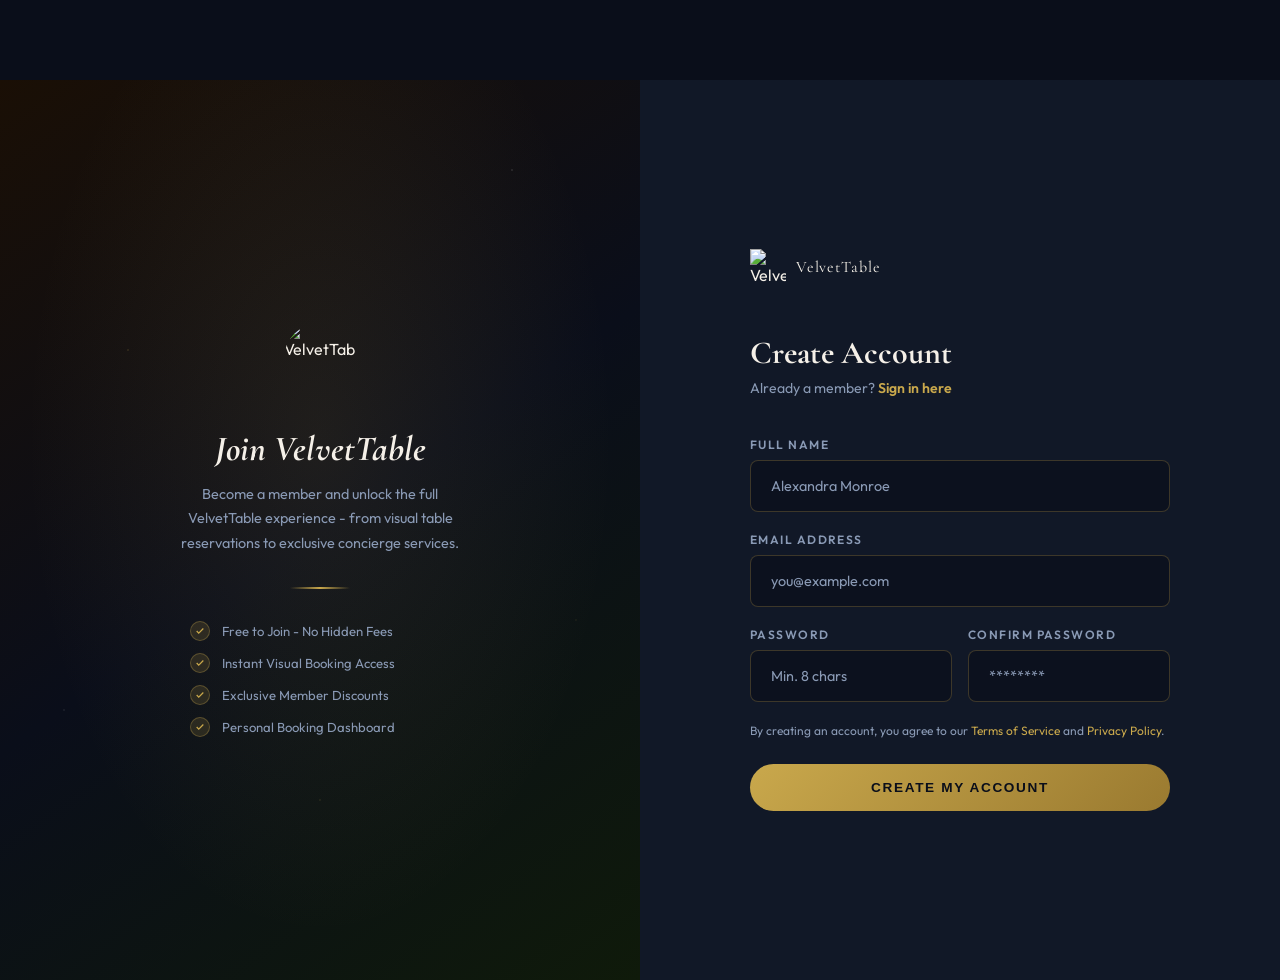
==== signup.html @ 6e688fa2 "Add files via upload" ====
﻿<!DOCTYPE html>
<html lang="en">
<head>
    <meta charset="UTF-8">
    <meta name="viewport" content="width=device-width, initial-scale=1.0">
    <title>Create Account | VelvetTable</title>
    <link rel="stylesheet" href="frontend/css/style.css?v=12.0">
</head>
<body style="background:var(--navy); min-height:100vh;">

<div class="auth-panel">
    <!-- Left: Visual Panel -->
    <div class="auth-panel-img" style="background:linear-gradient(145deg, #1a0f05 0%, #0a0e1a 50%, #0f1a0a 100%); display:flex; align-items:center; position:relative; overflow:hidden;">
        <div class="stars-bg"></div>
        <div style="position:absolute; inset:0; background:radial-gradient(ellipse at 50% 40%, rgba(201,168,76,0.1) 0%, transparent 65%); z-index:1;"></div>
        <div style="position:relative; z-index:2; padding:3rem; text-align:center; width:100%;">
            <img src="frontend/assets/logo.png" alt="VelvetTable" style="width:72px; height:72px; object-fit:contain; border-radius:50%; margin:0 auto 2rem; display:block;" >
            <h2 style="font-family:var(--font-serif); font-size:2.2rem; color:var(--ivory); margin-bottom:0.75rem; font-style:italic;">Join VelvetTable</h2>
            <p style="color:var(--text-muted); font-size:0.9rem; line-height:1.7; max-width:280px; margin:0 auto 2rem;">Become a member and unlock the full VelvetTable experience - from visual table reservations to exclusive concierge services.</p>
            <div class="gold-divider" style="margin:2rem auto;"></div>
            <div style="display:flex; flex-direction:column; gap:0.75rem; text-align:left; max-width:260px; margin:0 auto;">
                                <div style="display:flex; align-items:center; gap:0.75rem; color:var(--text-muted); font-size:0.82rem;">
                    <div style="width:20px; height:20px; border-radius:50%; background:rgba(201,168,76,0.15); border:1px solid rgba(201,168,76,0.3); display:flex; align-items:center; justify-content:center; flex-shrink:0;">
                        <svg width="10" height="10" viewBox="0 0 24 24" fill="none" stroke="var(--gold)" stroke-width="3"><polyline points="20 6 9 17 4 12"/></svg>
                    </div>
                    Free to Join - No Hidden Fees                </div>
                                <div style="display:flex; align-items:center; gap:0.75rem; color:var(--text-muted); font-size:0.82rem;">
                    <div style="width:20px; height:20px; border-radius:50%; background:rgba(201,168,76,0.15); border:1px solid rgba(201,168,76,0.3); display:flex; align-items:center; justify-content:center; flex-shrink:0;">
                        <svg width="10" height="10" viewBox="0 0 24 24" fill="none" stroke="var(--gold)" stroke-width="3"><polyline points="20 6 9 17 4 12"/></svg>
                    </div>
                    Instant Visual Booking Access                </div>
                                <div style="display:flex; align-items:center; gap:0.75rem; color:var(--text-muted); font-size:0.82rem;">
                    <div style="width:20px; height:20px; border-radius:50%; background:rgba(201,168,76,0.15); border:1px solid rgba(201,168,76,0.3); display:flex; align-items:center; justify-content:center; flex-shrink:0;">
                        <svg width="10" height="10" viewBox="0 0 24 24" fill="none" stroke="var(--gold)" stroke-width="3"><polyline points="20 6 9 17 4 12"/></svg>
                    </div>
                    Exclusive Member Discounts                </div>
                                <div style="display:flex; align-items:center; gap:0.75rem; color:var(--text-muted); font-size:0.82rem;">
                    <div style="width:20px; height:20px; border-radius:50%; background:rgba(201,168,76,0.15); border:1px solid rgba(201,168,76,0.3); display:flex; align-items:center; justify-content:center; flex-shrink:0;">
                        <svg width="10" height="10" viewBox="0 0 24 24" fill="none" stroke="var(--gold)" stroke-width="3"><polyline points="20 6 9 17 4 12"/></svg>
                    </div>
                    Personal Booking Dashboard                </div>
                            </div>
        </div>
    </div>

    <!-- Right: Form Panel -->
    <div class="auth-form-side">
        <div style="width:100%; max-width:420px;">
            <a href="index.html" style="display:flex; align-items:center; gap:0.6rem; margin-bottom:3rem; text-decoration:none;">
                <img src="frontend/assets/logo.png" alt="VelvetTable" style="width:36px; height:36px; object-fit:contain;" >
                <span style="font-family:var(--font-serif); font-size:1rem; color:var(--ivory); letter-spacing:0.06em;">VelvetTable</span>
            </a>

            
            <div style="margin-bottom:2.5rem;">
                <h1 style="font-family:var(--font-serif); font-size:2rem; color:var(--ivory); margin-bottom:0.4rem;">Create Account</h1>
                <p style="color:var(--text-muted); font-size:0.88rem;">Already a member? <a href="login.html" style="color:var(--gold); font-weight:600; transition:opacity 0.3s;" onmouseover="this.style.opacity=0.8" onmouseout="this.style.opacity=1">Sign in here</a></p>
            </div>

            
            <form method="POST" action="signup.html" style="display:flex; flex-direction:column; gap:1.25rem;">
                <input type="hidden" name="csrf_token" value="41872f63dafc2b654ee01b7b9b2ca9cc0c356cd20bf3a8555dc3d0139babe2d2">

                <div>
                    <label class="label-luxury">Full Name</label>
                    <input type="text" name="full_name" required class="input-luxury" placeholder="Alexandra Monroe">
                </div>
                <div>
                    <label class="label-luxury">Email Address</label>
                    <input type="email" name="email" required class="input-luxury" placeholder="you@example.com">
                </div>
                <div style="display:grid; grid-template-columns:1fr 1fr; gap:1rem;">
                    <div>
                        <label class="label-luxury">Password</label>
                        <input type="password" name="password" required class="input-luxury" placeholder="Min. 8 chars">
                    </div>
                    <div>
                        <label class="label-luxury">Confirm Password</label>
                        <input type="password" name="confirm_password" required class="input-luxury" placeholder="********">
                    </div>
                </div>

                <p style="font-size:0.75rem; color:var(--text-muted); line-height:1.5;">By creating an account, you agree to our <a href="#" style="color:var(--gold);">Terms of Service</a> and <a href="#" style="color:var(--gold);">Privacy Policy</a>.</p>

                <button type="submit" class="btn-gold" style="width:100%; justify-content:center; padding:1rem; font-size:0.85rem; margin-top:0.25rem;">
                    Create My Account
                </button>
            </form>
                    </div>
    </div>
</div>

</body>
</html>
---- frontend/css/style.css ----
/*
 * VelvetTable — Premium Luxury Design System v10.0
 * Theme: Deep Navy + Warm Gold
 * Fonts: Cormorant Garamond (serif) + Outfit (sans)
 */

/* ── Google Fonts ────────────────────────────────────────── */
@import url('https://fonts.googleapis.com/css2?family=Cormorant+Garamond:ital,wght@0,300;0,400;0,600;0,700;1,300;1,400&family=Outfit:wght@300;400;500;600;700;800&display=swap');

/* ── Design Tokens ───────────────────────────────────────── */
:root {
    --gold:        #c9a84c;
    --gold-light:  #e4c97a;
    --gold-dark:   #9a7a30;
    --navy:        #0a0e1a;
    --navy-mid:    #111827;
    --navy-light:  #1a2235;
    --navy-card:   #141c2e;
    --ivory:       #f5f0e8;
    --ivory-dark:  #e8e0d0;
    --cream:       #faf7f2;
    --text-muted:  #8a9ab5;
    --white:       #ffffff;
    --danger:      #c0392b;
    --success:     #10b981;

    --font-serif:  'Cormorant Garamond', Georgia, serif;
    --font-sans:   'Outfit', -apple-system, BlinkMacSystemFont, 'Segoe UI', sans-serif;

    --radius-sm:   8px;
    --radius-md:   16px;
    --radius-lg:   24px;
    --radius-xl:   36px;
    --radius-full: 9999px;

    --shadow-gold:  0 8px 32px rgba(201, 168, 76, 0.18);
    --shadow-card:  0 20px 60px rgba(0, 0, 0, 0.5);
    --shadow-nav:   0 4px 30px rgba(0, 0, 0, 0.4);

    --transition:   all 0.35s cubic-bezier(0.16, 1, 0.3, 1);
}

/* ── Reset & Base ────────────────────────────────────────── */
*, *::before, *::after { box-sizing: border-box; margin: 0; padding: 0; }

html {
    scroll-behavior: smooth;
    font-size: 16px;
    overflow-x: hidden;
}

body {
    font-family: var(--font-sans);
    background-color: var(--navy);
    color: var(--ivory);
    overflow-x: hidden;
    padding-top: 80px;
    -webkit-font-smoothing: antialiased;
    -moz-osx-font-smoothing: grayscale;
}

img { max-width: 100%; display: block; }
a { text-decoration: none; color: inherit; }

/* ── Typography ──────────────────────────────────────────── */
.display-xl {
    font-family: var(--font-serif);
    font-size: clamp(3rem, 7vw, 6rem);
    font-weight: 300;
    line-height: 1.1;
    color: var(--ivory);
    letter-spacing: -0.02em;
}

.display-lg {
    font-family: var(--font-serif);
    font-size: clamp(2.2rem, 5vw, 4rem);
    font-weight: 400;
    line-height: 1.2;
    color: var(--ivory);
}

.section-label {
    font-size: 0.72rem;
    font-weight: 600;
    letter-spacing: 0.22em;
    text-transform: uppercase;
    color: var(--gold);
    display: block;
    margin-bottom: 1rem;
}

/* ── Scrollbar ───────────────────────────────────────────── */
::-webkit-scrollbar { width: 5px; }
::-webkit-scrollbar-track { background: var(--navy); }
::-webkit-scrollbar-thumb { background: var(--gold-dark); border-radius: 3px; }
::-webkit-scrollbar-thumb:hover { background: var(--gold); }
::selection { background: var(--gold); color: var(--navy); }

/* =========================================================================
   NAVIGATION — STICKY GLASSMORPHISM + CSS HAMBURGER
   ========================================================================= */
.nav-luxury {
    position: fixed;
    top: 0;
    left: 0;
    width: 100%;
    z-index: 9999;
    height: 80px;
    display: flex;
    align-items: center;
    background: rgba(10, 14, 26, 0.92);
    backdrop-filter: blur(20px);
    -webkit-backdrop-filter: blur(20px);
    border-bottom: 1px solid rgba(201, 168, 76, 0.15);
    box-shadow: var(--shadow-nav);
    transition: var(--transition);
}

.nav-inner {
    max-width: 1280px;
    margin: 0 auto;
    padding: 0 2rem;
    width: 100%;
    display: flex;
    align-items: center;
    justify-content: space-between;
    gap: 1rem;
}

.nav-logo {
    display: flex;
    align-items: center;
    gap: 0.75rem;
    text-decoration: none;
    flex-shrink: 0;
}

.nav-logo-name {
    font-family: var(--font-serif);
    font-size: 1.35rem;
    font-weight: 600;
    color: var(--ivory);
    letter-spacing: 0.06em;
}

.nav-logo-name span { color: var(--gold); }

/* Desktop Links */
.nav-links {
    display: flex;
    align-items: center;
    gap: 2rem;
    list-style: none;
    margin: 0;
    padding: 0;
}

.nav-links a {
    position: relative;
    font-size: 0.82rem;
    font-weight: 500;
    letter-spacing: 0.1em;
    text-transform: uppercase;
    color: var(--text-muted);
    text-decoration: none;
    padding-bottom: 4px;
    transition: color 0.3s;
}

.nav-links a:hover, .nav-links a.active { color: var(--gold); }

.nav-links a::after {
    content: '';
    position: absolute;
    width: 0; height: 2px;
    bottom: 0; left: 50%;
    background-color: var(--gold);
    transition: width 0.3s ease;
    transform: translateX(-50%);
}
.nav-links a:hover::after, .nav-links a.active::after { width: 100%; }

/* Desktop Actions */
.nav-actions {
    display: flex;
    align-items: center;
    gap: 0.75rem;
    flex-shrink: 0;
}

/* Hidden Checkbox — zero footprint */
.nav-toggle-chk {
    position: absolute;
    left: -9999px;
    width: 0; height: 0;
    visibility: hidden;
    pointer-events: none;
    opacity: 0;
}

/* Hamburger — hidden on desktop */
.hamburger-btn {
    display: none;
    flex-direction: column;
    justify-content: space-between;
    width: 28px; height: 20px;
    cursor: pointer;
    z-index: 10001;
    flex-shrink: 0;
}

.hamburger-btn span {
    display: block;
    width: 100%; height: 2px;
    background: var(--ivory);
    border-radius: 2px;
    transition: transform 0.35s ease, opacity 0.3s ease, background 0.3s ease;
}

/* Hide mobile-auth items on desktop — only show inside hamburger dropdown */
.mobile-auth { display: none; }

/* =========================================================================
   BUTTONS
   ========================================================================= */
.btn-gold {
    display: inline-flex;
    align-items: center;
    gap: 0.5rem;
    background: linear-gradient(135deg, var(--gold), var(--gold-dark));
    color: var(--navy);
    font-weight: 700;
    font-size: 0.78rem;
    letter-spacing: 0.12em;
    text-transform: uppercase;
    padding: 0.7rem 1.5rem;
    border-radius: var(--radius-full);
    border: none;
    cursor: pointer;
    transition: var(--transition);
    text-decoration: none;
}
.btn-gold:hover {
    background: linear-gradient(135deg, var(--gold-light), var(--gold));
    transform: translateY(-2px);
    box-shadow: var(--shadow-gold);
}

.btn-outline-gold {
    display: inline-flex;
    align-items: center;
    gap: 0.5rem;
    background: transparent;
    color: var(--gold);
    border: 1px solid var(--gold);
    font-weight: 600;
    font-size: 0.78rem;
    letter-spacing: 0.1em;
    text-transform: uppercase;
    padding: 0.65rem 1.4rem;
    border-radius: var(--radius-full);
    cursor: pointer;
    transition: var(--transition);
    text-decoration: none;
}
.btn-outline-gold:hover {
    background: rgba(201, 168, 76, 0.1);
    transform: translateY(-2px);
}

.btn-ghost {
    display: inline-flex;
    align-items: center;
    gap: 0.5rem;
    background: transparent;
    color: var(--text-muted);
    font-size: 0.78rem;
    letter-spacing: 0.08em;
    text-transform: uppercase;
    padding: 0.65rem 1.2rem;
    border-radius: var(--radius-full);
    border: 1px solid rgba(255,255,255,0.08);
    cursor: pointer;
    transition: var(--transition);
    text-decoration: none;
}
.btn-ghost:hover { color: var(--ivory); border-color: rgba(255,255,255,0.2); }

/* =========================================================================
   LAYOUT
   ========================================================================= */
.container {
    max-width: 1280px;
    margin: 0 auto;
    padding: 0 2rem;
}

.container-sm {
    max-width: 900px;
    margin: 0 auto;
    padding: 0 2rem;
}

.section-pad { padding: 6rem 2rem; }

.grid-cols-2 { display: grid; grid-template-columns: 1fr 1fr; gap: 2rem; }
.grid-cols-3 { display: grid; grid-template-columns: repeat(3, 1fr); gap: 2rem; }
.grid-cols-4 { display: grid; grid-template-columns: repeat(4, 1fr); gap: 1.5rem; }

/* =========================================================================
   CARDS
   ========================================================================= */
.luxury-card {
    background: var(--navy-card);
    border: 1px solid rgba(201, 168, 76, 0.1);
    border-radius: var(--radius-md);
    transition: var(--transition);
}
.luxury-card:hover {
    transform: translateY(-6px);
    border-color: rgba(201, 168, 76, 0.3);
    box-shadow: var(--shadow-card);
}

.glass-gold {
    background: rgba(201, 168, 76, 0.04);
    border: 1px solid rgba(201, 168, 76, 0.15);
    backdrop-filter: blur(10px);
    -webkit-backdrop-filter: blur(10px);
}

/* =========================================================================
   DECORATIVE
   ========================================================================= */
.gold-divider {
    width: 60px; height: 2px;
    background: linear-gradient(90deg, transparent, var(--gold), transparent);
    margin: 0 auto;
}

.stars-bg {
    position: absolute;
    inset: 0;
    background-image:
        radial-gradient(1px 1px at 20% 30%, rgba(201,168,76,0.4) 0%, transparent 100%),
        radial-gradient(1px 1px at 80% 10%, rgba(255,255,255,0.3) 0%, transparent 100%),
        radial-gradient(1px 1px at 50% 80%, rgba(201,168,76,0.3) 0%, transparent 100%),
        radial-gradient(1px 1px at 10% 70%, rgba(255,255,255,0.2) 0%, transparent 100%),
        radial-gradient(1px 1px at 90% 60%, rgba(201,168,76,0.2) 0%, transparent 100%);
    pointer-events: none;
}

/* =========================================================================
   STATS
   ========================================================================= */
.stat-item {
    padding: 2rem;
    text-align: center;
    border-right: 1px solid rgba(201,168,76,0.08);
}
.stat-item:last-child { border-right: none; }
.stat-number {
    font-family: var(--font-serif);
    font-size: 2.8rem;
    font-weight: 300;
    color: var(--gold);
    display: block;
}
.stat-label {
    font-size: 0.72rem;
    letter-spacing: 0.14em;
    text-transform: uppercase;
    color: var(--text-muted);
    margin-top: 0.3rem;
}

/* =========================================================================
   PRICE TAG
   ========================================================================= */
.price-tag {
    font-family: var(--font-serif);
    font-size: 1.6rem;
    font-weight: 400;
    color: var(--gold);
}

/* =========================================================================
   FORM ELEMENTS
   ========================================================================= */
.input-luxury {
    width: 100%;
    background: rgba(10, 14, 26, 0.6);
    border: 1px solid rgba(201, 168, 76, 0.25);
    color: var(--ivory);
    padding: 1rem 1.25rem;
    border-radius: var(--radius-sm);
    font-family: var(--font-sans);
    font-size: 0.9rem;
    outline: none;
    transition: var(--transition);
}
.input-luxury:focus { border-color: var(--gold); box-shadow: 0 0 0 3px rgba(201,168,76,0.12); }
.input-luxury::placeholder { color: var(--text-muted); }

.label-luxury {
    display: block;
    font-size: 0.75rem;
    font-weight: 600;
    letter-spacing: 0.12em;
    text-transform: uppercase;
    color: var(--text-muted);
    margin-bottom: 0.5rem;
}

/* =========================================================================
   AUTH PANEL (Login / Signup)
   ========================================================================= */
.auth-panel {
    display: grid;
    grid-template-columns: 1fr 1fr;
    min-height: 100vh;
}

.auth-panel-img {
    background: linear-gradient(135deg, #0a0e1a 0%, #1a1208 50%, #0a1020 100%);
    position: relative;
    overflow: hidden;
    display: flex;
    align-items: flex-end;
}

.auth-form-side {
    display: flex;
    align-items: center;
    justify-content: center;
    padding: 4rem 3rem;
    background: var(--navy-mid);
    overflow-y: auto;
}

@media (max-width: 768px) {
    .auth-panel { grid-template-columns: 1fr; }
    .auth-panel-img { display: none; }
    .auth-form-side { padding: 3rem 1.5rem; }
}

/* =========================================================================
   FOOTER
   ========================================================================= */
.footer-luxury {
    background: var(--navy-card);
    border-top: 1px solid rgba(201, 168, 76, 0.12);
    padding: 4rem 0 2rem;
}

.footer-logo-name {
    font-family: var(--font-serif);
    font-size: 1.3rem;
    font-weight: 600;
    color: var(--ivory);
    letter-spacing: 0.06em;
}

.footer-tagline {
    color: var(--text-muted);
    font-size: 0.85rem;
    line-height: 1.7;
    max-width: 260px;
}

.footer-col-title {
    font-size: 0.7rem;
    font-weight: 700;
    letter-spacing: 0.18em;
    text-transform: uppercase;
    color: var(--gold);
    margin-bottom: 1.25rem;
}

.footer-link {
    display: block;
    color: var(--text-muted);
    font-size: 0.85rem;
    margin-bottom: 0.7rem;
    transition: color 0.3s;
    text-decoration: none;
}
.footer-link:hover { color: var(--ivory); }

.footer-bottom {
    border-top: 1px solid rgba(255,255,255,0.05);
    margin-top: 3rem;
    padding-top: 2rem;
    text-align: center;
    font-size: 0.78rem;
    color: var(--text-muted);
    letter-spacing: 0.06em;
}

/* =========================================================================
   HERO
   ========================================================================= */
.hero-content { position: relative; z-index: 2; }

/* =========================================================================
   ANIMATIONS
   ========================================================================= */
.anim-fade-up {
    opacity: 0;
    transform: translateY(30px);
    animation: fadeUp 0.8s cubic-bezier(0.16, 1, 0.3, 1) forwards;
}
.anim-delay-1 { animation-delay: 0.15s; }
.anim-delay-2 { animation-delay: 0.3s; }
.anim-delay-3 { animation-delay: 0.45s; }

@keyframes fadeUp {
    to { opacity: 1; transform: translateY(0); }
}

/* =========================================================================
   3D BOOKING / TABLE GRID
   ========================================================================= */
#webgl-container { cursor: grab; }
#webgl-container:active { cursor: grabbing; }

.t-grid {
    display: grid;
    grid-template-columns: repeat(4, 1fr);
    gap: 1rem;
}

/* =========================================================================
   ROOM FILTERS
   ========================================================================= */
.filter-btn {
    background: rgba(201,168,76,0.05);
    border: 1px solid rgba(201,168,76,0.2);
    color: var(--text-muted);
    padding: 0.5rem 1.25rem;
    border-radius: var(--radius-full);
    font-size: 0.8rem;
    font-weight: 500;
    cursor: pointer;
    transition: var(--transition);
    letter-spacing: 0.06em;
}
.filter-btn:hover, .filter-btn.active {
    background: rgba(201,168,76,0.15);
    border-color: var(--gold);
    color: var(--gold);
}

/* =========================================================================
   MODAL
   ========================================================================= */
.modal-overlay {
    position: fixed;
    inset: 0;
    background: rgba(0,0,0,0.75);
    z-index: 10000;
    display: none;
    align-items: center;
    justify-content: center;
    backdrop-filter: blur(4px);
}
.modal-overlay.active { display: flex; }

.modal-box {
    background: var(--navy-card);
    border: 1px solid rgba(201,168,76,0.2);
    border-radius: var(--radius-lg);
    padding: 2.5rem;
    max-width: 480px;
    width: 90%;
}

/* =========================================================================
   MOBILE NAV — 992px hamburger breakpoint
   ========================================================================= */
@media (max-width: 992px) {
    .hamburger-btn { display: flex; }
    .nav-actions { display: none; }
    .mobile-auth { display: block; }

    .nav-links {
        position: absolute;
        top: 80px;
        left: 0;
        width: 100%;
        flex-direction: column;
        align-items: stretch;
        gap: 0;
        background: rgba(10, 14, 26, 0.98);
        backdrop-filter: blur(20px);
        -webkit-backdrop-filter: blur(20px);
        border-bottom: 1px solid rgba(201, 168, 76, 0.2);
        max-height: 0;
        overflow: hidden;
        transition: max-height 0.45s cubic-bezier(0.4, 0, 0.2, 1);
        padding: 0;
        list-style: none;
        z-index: 9998;
    }

    .nav-links li {
        width: 100%;
        text-align: center;
        border-bottom: 1px solid rgba(255,255,255,0.04);
        opacity: 0;
        transform: translateY(-6px);
        transition: opacity 0.3s ease, transform 0.3s ease;
    }

    .nav-links li a {
        display: block;
        padding: 1rem 2rem;
        font-size: 0.85rem;
        text-transform: uppercase;
        letter-spacing: 0.1em;
        color: var(--text-muted);
    }

    /* Mobile Sign In / Join Us injected as last li items */
    .nav-links li.mobile-auth a.btn-ghost-mobile {
        color: var(--text-muted);
    }
    .nav-links li.mobile-auth a.btn-gold-mobile {
        color: var(--gold);
        font-weight: 700;
    }

    .nav-toggle-chk:checked ~ .nav-links {
        max-height: 620px;
    }

    .nav-toggle-chk:checked ~ .nav-links li {
        opacity: 1;
        transform: translateY(0);
    }

    /* Hamburger → X animation */
    .nav-toggle-chk:checked ~ .hamburger-btn span:nth-child(1) {
        transform: translateY(9px) rotate(45deg);
        background: var(--gold);
    }
    .nav-toggle-chk:checked ~ .hamburger-btn span:nth-child(2) {
        opacity: 0;
    }
    .nav-toggle-chk:checked ~ .hamburger-btn span:nth-child(3) {
        transform: translateY(-9px) rotate(-45deg);
        background: var(--gold);
    }
}

/* =========================================================================
   RESPONSIVE GRID BREAKPOINTS
   ========================================================================= */
@media (max-width: 1024px) {
    .grid-cols-4 { grid-template-columns: repeat(2, 1fr); }
}

@media (max-width: 768px) {
    .grid-cols-3 { grid-template-columns: 1fr 1fr; }
    .grid-cols-2 { grid-template-columns: 1fr; }
    .t-grid { grid-template-columns: repeat(2, 1fr) !important; }

    /* Footer grid */
    [style*="grid-template-columns:2fr 1fr 1fr 1fr"] {
        grid-template-columns: 1fr 1fr !important;
        gap: 2rem !important;
    }

    .section-pad { padding: 4rem 1.25rem; }
    .container, .container-sm { padding: 0 1.25rem; }
    .display-xl { font-size: clamp(2.2rem, 8vw, 3.5rem); }
    .display-lg { font-size: clamp(1.6rem, 6vw, 2.5rem); }

    /* Stats bar 2-col on tablet */
    [style*="grid-template-columns:repeat(4, 1fr)"] {
        grid-template-columns: repeat(2, 1fr) !important;
    }
}

@media (max-width: 480px) {
    .grid-cols-3 { grid-template-columns: 1fr; }
    .grid-cols-4 { grid-template-columns: 1fr; }
    .t-grid { grid-template-columns: 1fr !important; }
    .nav-inner { padding: 0 1.25rem; }

    /* Footer single col */
    [style*="grid-template-columns:2fr 1fr 1fr 1fr"] {
        grid-template-columns: 1fr !important;
    }

    /* Stats single col */
    [style*="grid-template-columns:repeat(4, 1fr)"] {
        grid-template-columns: repeat(2, 1fr) !important;
    }
}
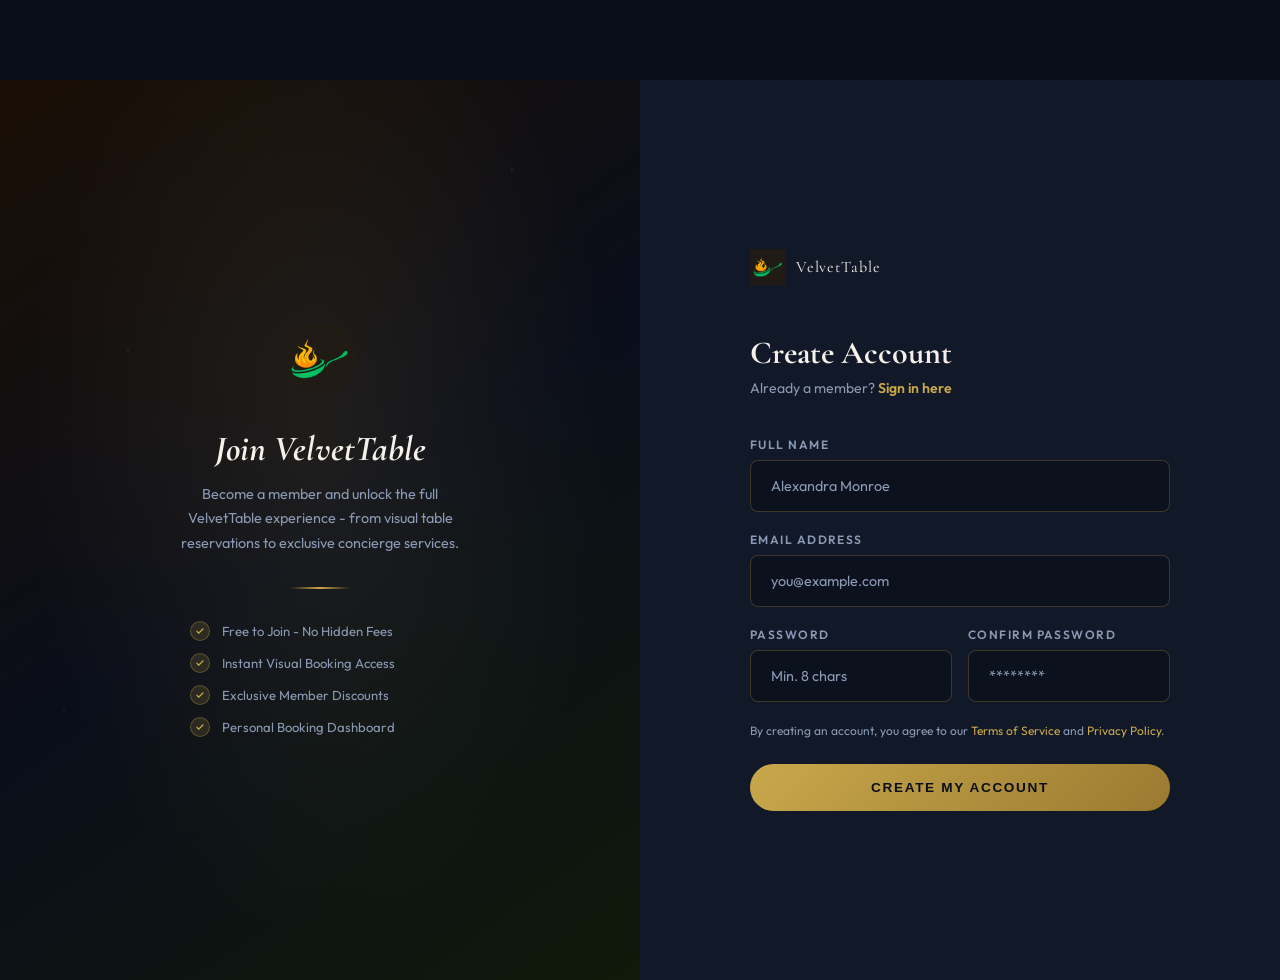
==== commit 4e6e619a: "Add files via upload" ====
--- a/signup.html
+++ b/signup.html
@@ -1,4 +1,4 @@
-﻿<!DOCTYPE html>
+<!DOCTYPE html>
 <html lang="en">
 <head>
     <meta charset="UTF-8">
